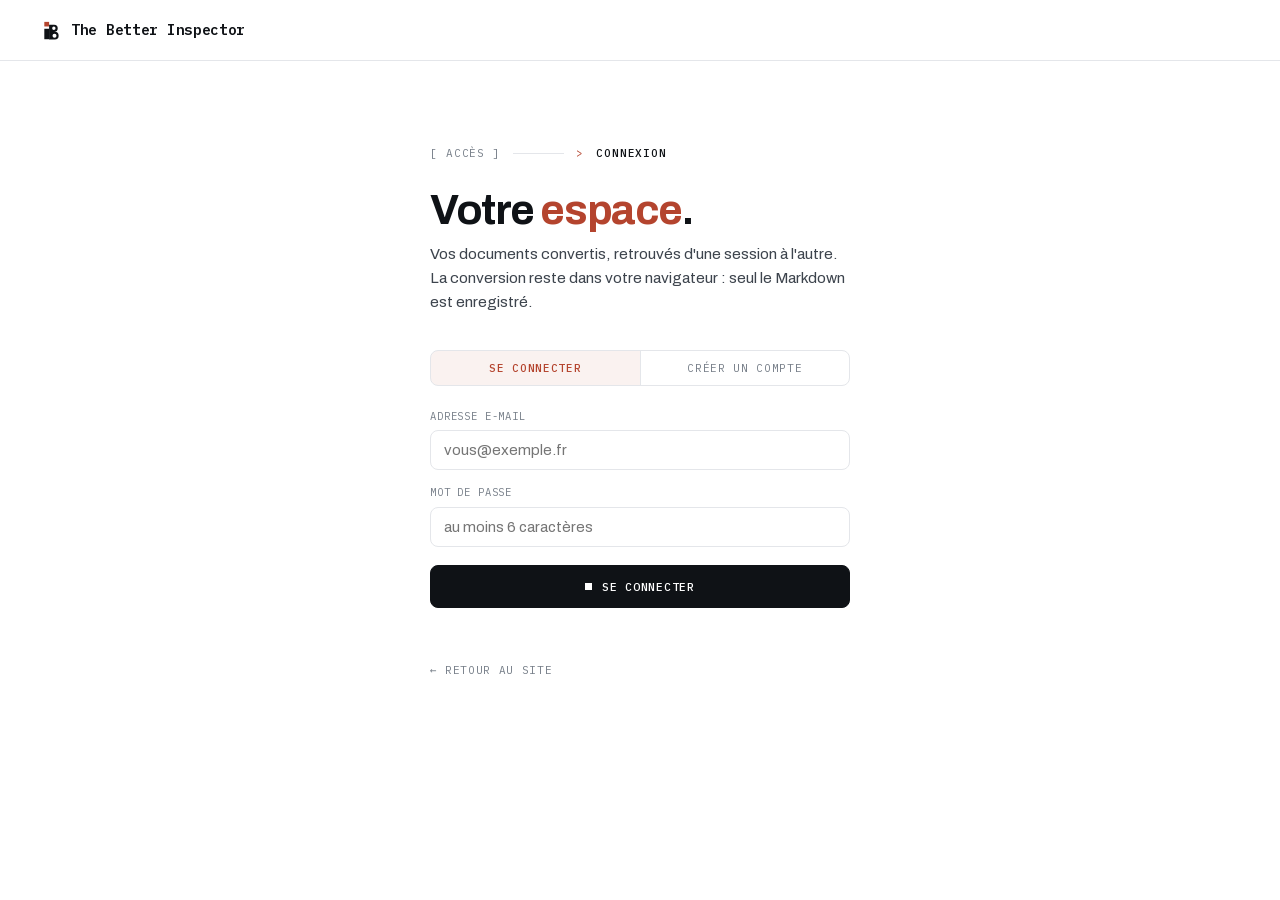
==== app.html @ 014aaa41 "Ajoute les comptes et l'espace personnel La conversion reste entierement dans le navigateur : le PDF" ====
<!doctype html>
<html lang="fr">
<head>
<meta charset="utf-8">
<meta name="viewport" content="width=device-width, initial-scale=1">
<title>Importer — The Better Inspector</title>
<meta name="robots" content="noindex">
<meta name="theme-color" content="#ffffff">
<link rel="icon" href="data:image/svg+xml,%3Csvg%20xmlns%3D%27http%3A%2F%2Fwww.w3.org%2F2000%2Fsvg%27%20viewBox%3D%270%200%2024%2024%27%3E%3Crect%20width%3D%2724%27%20height%3D%2724%27%20rx%3D%275%27%20fill%3D%27%230f1216%27%2F%3E%3Crect%20x%3D%274.5%27%20y%3D%273%27%20width%3D%275%27%20height%3D%274.8%27%20fill%3D%27%23b4442e%27%2F%3E%3Crect%20x%3D%274.5%27%20y%3D%2710.2%27%20width%3D%275.2%27%20height%3D%2710.9%27%20fill%3D%27%23fff%27%2F%3E%3Cpath%20fill%3D%27%23fff%27%20fill-rule%3D%27evenodd%27%20d%3D%27M9.5%206H14.8a3.7%203.7%200%200%201%200%207.4H15.5a3.95%203.95%200%200%201%200%207.9H9.5Z%20M14.45%207.95a1.75%201.75%200%201%200%200%203.5%201.75%201.75%200%200%200%200-3.5Z%20M15.15%2015.35a2.1%202.1%200%201%200%200%204.2%202.1%202.1%200%200%200%200-4.2Z%27%2F%3E%3C%2Fsvg%3E">
<link rel="stylesheet" href="./assets/ui.css">
</head>
<body>

<nav class="nav">
  <div class="shell nav-in">
    <a class="brand" href="index.html" id="brand"><b>The Better Inspector</b></a>
    <div class="navlinks">
      <a class="cur" href="app.html">Importer</a>
      <a href="library.html">Bibliothèque</a>
    </div>
    <span class="who" id="who"></span>
    <button class="btn btn-sm" id="out" type="button">Déconnexion</button>
  </div>
</nav>

<main class="shell band">
  <p class="sec-tag"><span>[ 01 ]</span><i></i><span class="gt">&gt;</span><b>Importer</b></p>
  <h1>Déposez vos PDF.<br>Ils deviennent du <em>Markdown</em>.</h1>
  <p class="sub">
    Vous pouvez en déposer plusieurs d'un coup, ils sont traités l'un après l'autre.
    La conversion se fait dans votre navigateur : le PDF ne part jamais.
    Seul le Markdown produit est enregistré dans votre espace.
  </p>

  <input id="file" type="file" accept=".pdf,application/pdf" multiple hidden>
  <div class="drop" id="drop" role="button" tabindex="0" aria-controls="file"
       aria-label="Choisir ou déposer des fichiers PDF">
    <span class="drop-mark" aria-hidden="true">PDF</span>
    <strong>Déposez vos PDF ici</strong>
    <span>Documents à texte natif · jusqu'à 25 Mo par fichier</span>
    <span class="pick" aria-hidden="true">Choisir des fichiers</span>
  </div>

  <p class="msg" id="msg" role="status" aria-live="polite"></p>

  <div id="results" hidden>
    <div class="stats" id="stats">
      <div class="stat"><b id="s-tokens">—</b><span>Jetons au total</span></div>
      <div class="stat"><b id="s-docs">—</b><span>Documents</span></div>
      <div class="stat"><b id="s-pages">—</b><span>Pages</span></div>
      <div class="stat"><b id="s-time">—</b><span>Temps de conversion</span></div>
    </div>
    <div class="rows" id="rows" style="margin-top:20px"></div>
    <p class="note" id="foot"></p>
  </div>
</main>

<footer><div class="shell"><p>Conversion locale · aucun PDF n'est transmis.</p></div></footer>

<script src="./vendor/supabase/supabase.umd.js"></script>
<script type="module">
import { requireUser, signOut, saveDocument, humanError, nf, humanSize, MARK } from './assets/session.js';
import { loadEngine, convert, MAX_BYTES } from './assets/converter.js';

document.getElementById('brand').insertAdjacentHTML('afterbegin', MARK);

const drop = document.getElementById('drop');
const input = document.getElementById('file');
const msg = document.getElementById('msg');
const results = document.getElementById('results');
const rows = document.getElementById('rows');
const foot = document.getElementById('foot');

const say = (t, tone) => { msg.textContent = t; if (tone) msg.dataset.tone = tone; else delete msg.dataset.tone; };

const user = await requireUser();
if (user) {
  document.getElementById('who').textContent = user.email;
  document.getElementById('out').addEventListener('click', signOut);

  say('Chargement du moteur…');
  try { await loadEngine(); say(''); }
  catch { say('Le moteur d’analyse n’a pas pu être chargé. Rechargez la page.', 'err'); }
}

/* ── Entrée des fichiers ───────────────────────────────────────── */
drop.addEventListener('click', () => input.click());
drop.addEventListener('keydown', (e) => {
  if (e.key === 'Enter' || e.key === ' ') { e.preventDefault(); input.click(); }
});
['dragenter', 'dragover'].forEach((t) =>
  drop.addEventListener(t, (e) => { e.preventDefault(); drop.classList.add('over'); }));
['dragleave', 'drop'].forEach((t) => drop.addEventListener(t, () => drop.classList.remove('over')));
drop.addEventListener('drop', (e) => { e.preventDefault(); run([...e.dataTransfer.files]); });
input.addEventListener('change', () => run([...input.files]));

/* ── Traitement, un fichier après l'autre ──────────────────────────
   Séquentiel et non parallèle : tout décoder en même temps ferait
   tomber l'onglet sur un lot un peu gros. */
let totals = { tokens: 0, docs: 0, pages: 0, ms: 0 };

async function run(files) {
  const pdfs = files.filter((f) => f.type === 'application/pdf' || /\.pdf$/i.test(f.name));
  if (!pdfs.length) { say('Aucun PDF dans la sélection.', 'err'); return; }

  results.hidden = false;
  const skipped = files.length - pdfs.length;

  for (let i = 0; i < pdfs.length; i++) {
    const f = pdfs[i];
    say('Conversion ' + (i + 1) + ' sur ' + pdfs.length + ' · ' + f.name);

    if (f.size > MAX_BYTES) {
      addRow(f.name, { err: 'Trop lourd (' + humanSize(f.size) + '), la limite est 25 Mo.' });
      continue;
    }
    try {
      const r = await convert(f);
      if (!r.markdown) {
        addRow(f.name, { err: 'Aucun texte natif : ce PDF est probablement un scan.' });
        continue;
      }
      await saveDocument(user.id, r);
      totals.tokens += r.tokens; totals.docs += 1;
      totals.pages += r.limit;   totals.ms += r.ms;
      addRow(f.name, { r });
      refresh();
    } catch (err) {
      addRow(f.name, { err: humanError(err) });
    }
  }

  say(totals.docs + (totals.docs > 1 ? ' documents enregistrés.' : ' document enregistré.')
      + (skipped ? ' ' + skipped + ' fichier(s) ignoré(s), format non pris en charge.' : ''), 'ok');
  foot.innerHTML = 'Retrouvez-les dans votre <a href="library.html" style="color:var(--oxide)">bibliothèque</a>.';
  input.value = '';
}

function refresh() {
  document.getElementById('s-tokens').textContent = '≈ ' + nf(totals.tokens);
  document.getElementById('s-docs').textContent = nf(totals.docs);
  document.getElementById('s-pages').textContent = nf(totals.pages);
  document.getElementById('s-time').textContent = (totals.ms / 1000).toFixed(1).replace('.', ',') + ' s';
}

function addRow(name, { r, err }) {
  const el = document.createElement('div');
  el.className = 'row';
  const meta = err
    ? '<span class="hot">' + esc(err) + '</span>'
    : esc(r.type) + ' · ' + r.limit + (r.limit > 1 ? ' pages' : ' page')
      + ' · ≈ ' + nf(r.tokens) + ' jetons · ' + r.ms + ' ms';
  el.innerHTML =
    '<div class="row-main"><div class="row-name">' + esc(name) + '</div>' +
    '<div class="row-meta">' + meta + '</div></div>' +
    '<div class="row-act"><span class="pill ' + (err ? 'pill-warn' : 'pill-ok') + '">' +
    (err ? 'ignoré' : 'enregistré') + '</span></div>';
  rows.appendChild(el);
}

const esc = (s) => String(s).replace(/[&<>"]/g, (c) =>
  ({ '&': '&amp;', '<': '&lt;', '>': '&gt;', '"': '&quot;' }[c]));
</script>
</body>
</html>
---- assets/ui.css ----
/* ═══════════════════════════════════════════════════════════════
   Styles partagés par les pages de l'application.
   Mêmes jetons que la page vitrine : la vitrine les garde en ligne
   pour rester lisible d'un seul fichier, l'application les mutualise.
   ═══════════════════════════════════════════════════════════════ */

:root{
  --bg:#ffffff; --bg-alt:#f7f8f9;
  --ink:#0f1216; --ink-2:#3d444d; --muted:#767e88;
  --line:#e4e6ea; --line-2:#eef0f2;
  --oxide:#b4442e; --oxide-soft:rgba(180,68,46,.07); --oxide-line:rgba(180,68,46,.3);
  --live:#2f9e5f;
  --dark:#111826; --dark-2:#1a2333; --dark-line:rgba(255,255,255,.1);
  --dark-fg:#dfe3ea; --dark-mut:rgba(223,227,234,.45);
  --sans:"Archivo","Helvetica Neue",Arial,sans-serif;
  --mono:"IBM Plex Mono",ui-monospace,"SFMono-Regular",Consolas,monospace;
  --r:8px; --r-lg:12px; --shell:1200px;
}

@font-face{font-family:"Archivo";font-style:normal;font-weight:400;font-display:swap;src:url(./../vendor/fonts/Archivo-400-latin.woff2)format("woff2")}
@font-face{font-family:"Archivo";font-style:normal;font-weight:500;font-display:swap;src:url(./../vendor/fonts/Archivo-500-latin.woff2)format("woff2")}
@font-face{font-family:"Archivo";font-style:normal;font-weight:600;font-display:swap;src:url(./../vendor/fonts/Archivo-600-latin.woff2)format("woff2")}
@font-face{font-family:"Archivo";font-style:normal;font-weight:700;font-display:swap;src:url(./../vendor/fonts/Archivo-700-latin.woff2)format("woff2")}
@font-face{font-family:"IBM Plex Mono";font-style:normal;font-weight:400;font-display:swap;src:url(./../vendor/fonts/IBMPlexMono-400-latin.woff2)format("woff2")}
@font-face{font-family:"IBM Plex Mono";font-style:normal;font-weight:500;font-display:swap;src:url(./../vendor/fonts/IBMPlexMono-500-latin.woff2)format("woff2")}
@font-face{font-family:"IBM Plex Mono";font-style:normal;font-weight:600;font-display:swap;src:url(./../vendor/fonts/IBMPlexMono-600-latin.woff2)format("woff2")}

*,*::before,*::after{box-sizing:border-box}
body{margin:0;background:var(--bg);color:var(--ink);font-family:var(--sans);
  font-size:16px;line-height:1.55;-webkit-font-smoothing:antialiased}
a{color:inherit}
::selection{background:var(--oxide);color:#fff}
:focus-visible{outline:2px solid var(--oxide);outline-offset:3px;border-radius:4px}
.shell{width:min(100% - 2.5rem,var(--shell));margin-inline:auto}

/* ── Barre de navigation ───────────────────────────────────────── */
.nav{position:sticky;top:0;z-index:60;background:rgba(255,255,255,.85);
  backdrop-filter:blur(14px) saturate(1.5);border-bottom:1px solid var(--line)}
.nav-in{display:flex;align-items:center;gap:16px;height:60px}
.brand{display:flex;align-items:center;gap:8px;text-decoration:none;margin-right:auto;min-width:0}
.brand b{font-family:var(--mono);font-size:14.5px;font-weight:600;letter-spacing:-.02em;white-space:nowrap}
.mark{width:23px;height:23px;flex:none;color:var(--ink)}
.navlinks{display:flex;border:1px solid var(--line);border-radius:var(--r);overflow:hidden;background:var(--bg)}
.navlinks a{font-family:var(--mono);font-size:11px;letter-spacing:.06em;text-transform:uppercase;
  color:var(--muted);text-decoration:none;padding:8px 12px;border-right:1px solid var(--line);
  white-space:nowrap;transition:color .16s,background .16s}
.navlinks a:last-child{border-right:0}
.navlinks a:hover{color:var(--ink);background:var(--bg-alt)}
.navlinks a.cur{color:var(--oxide);background:var(--oxide-soft)}
.who{font-family:var(--mono);font-size:11px;color:var(--muted);max-width:20ch;
  overflow:hidden;text-overflow:ellipsis;white-space:nowrap}
@media(max-width:640px){.who{display:none}}

/* ── Boutons ───────────────────────────────────────────────────── */
.btn{display:inline-flex;align-items:center;justify-content:center;gap:10px;
  font-family:var(--mono);font-size:11.5px;font-weight:500;letter-spacing:.06em;
  text-transform:uppercase;text-decoration:none;padding:13px 17px;border-radius:var(--r);
  border:1px solid var(--line);background:var(--bg);color:var(--ink);cursor:pointer;
  transition:border-color .16s,background .16s,transform .16s}
.btn:hover:not(:disabled){border-color:var(--ink);transform:translateY(-1px)}
.btn:disabled{opacity:.45;cursor:not-allowed}
.btn s{width:7px;height:7px;background:currentColor;flex:none;display:block}
.btn-primary{background:var(--ink);border-color:var(--ink);color:#fff}
.btn-primary:hover:not(:disabled){background:var(--oxide);border-color:var(--oxide)}
.btn-sm{padding:8px 12px;font-size:10.5px}
.btn-danger{color:var(--oxide);border-color:var(--oxide-line)}
.btn-danger:hover:not(:disabled){border-color:var(--oxide);background:var(--oxide-soft)}

/* ── Structure de page ─────────────────────────────────────────── */
.band{padding:clamp(34px,4.5vw,64px) 0}
.sec-tag{display:flex;align-items:center;gap:12px;margin:0 0 clamp(16px,2.2vw,26px);
  font-family:var(--mono);font-size:11px;letter-spacing:.08em;text-transform:uppercase;color:var(--muted)}
.sec-tag i{flex:0 0 clamp(24px,4vw,64px);height:1px;background:var(--line);display:block}
.sec-tag .gt{color:var(--oxide)}
.sec-tag b{color:var(--ink);font-weight:500}
h1{margin:0 0 10px;font-size:clamp(27px,3.4vw,42px);font-weight:700;line-height:1.05;letter-spacing:-.034em}
h1 em{font-style:normal;color:var(--oxide)}
.sub{margin:0 0 clamp(24px,3vw,36px);color:var(--ink-2);font-size:15.5px;max-width:62ch}

.card{background:var(--bg);border:1px solid var(--line);border-radius:var(--r-lg)}
.note{margin:14px 0 0;font-size:12px;line-height:1.6;color:var(--muted)}
.msg{margin:12px 0 0;font-size:13px;line-height:1.5;min-height:1.4em;color:var(--ink-2)}
.msg[data-tone=err]{color:var(--oxide)}
.msg[data-tone=ok]{color:var(--live)}

/* ── Formulaire ────────────────────────────────────────────────── */
.field{display:flex;flex-direction:column;gap:6px;margin-bottom:14px}
.field label{font-family:var(--mono);font-size:10.5px;letter-spacing:.08em;
  text-transform:uppercase;color:var(--muted)}
.field input{font-family:var(--sans);font-size:15px;padding:11px 13px;color:var(--ink);
  background:var(--bg);border:1px solid var(--line);border-radius:var(--r);transition:border-color .16s}
.field input:focus{outline:none;border-color:var(--ink)}

/* ── Zone de dépôt ─────────────────────────────────────────────── */
.drop{display:flex;flex-direction:column;align-items:center;gap:8px;text-align:center;
  border:1px dashed var(--line);border-radius:var(--r);background:var(--bg-alt);
  padding:clamp(30px,4vw,46px) 22px;cursor:pointer;transition:border-color .18s,background .18s}
.drop:hover,.drop.over{border-color:var(--oxide);background:var(--oxide-soft)}
.drop-mark{font-family:var(--mono);font-size:10.5px;letter-spacing:.14em;color:var(--oxide);
  border:1px solid var(--oxide-line);border-radius:4px;padding:4px 8px;margin-bottom:4px}
.drop strong{font-size:15px;font-weight:600}
.drop span{font-size:12.5px;color:var(--muted)}
.drop .pick{margin-top:10px;font-family:var(--mono);font-size:11px;letter-spacing:.06em;
  text-transform:uppercase;font-weight:500;border:1px solid var(--ink);border-radius:var(--r);
  background:var(--ink);color:#fff;padding:9px 14px}

/* ── Listes de fichiers et de documents ────────────────────────── */
.rows{display:flex;flex-direction:column;border:1px solid var(--line);border-radius:var(--r-lg);overflow:hidden}
.row{display:grid;grid-template-columns:1fr auto;gap:10px 16px;align-items:center;
  padding:13px 16px;border-bottom:1px solid var(--line-2)}
.row:last-child{border-bottom:0}
.row-main{min-width:0}
.row-name{font-family:var(--mono);font-size:13px;font-weight:500;
  overflow:hidden;text-overflow:ellipsis;white-space:nowrap}
.row-meta{font-family:var(--mono);font-size:11px;color:var(--muted);margin-top:3px}
.row-meta .hot{color:var(--oxide)}
.row-act{display:flex;gap:7px;flex:none}
@media(max-width:560px){.row{grid-template-columns:1fr}.row-act{justify-content:flex-start}}

.pill{display:inline-flex;align-items:center;gap:6px;font-family:var(--mono);font-size:10.5px;
  letter-spacing:.05em;text-transform:uppercase;padding:3px 8px;border-radius:4px;
  border:1px solid var(--line);color:var(--muted)}
.pill-ok{color:var(--live);border-color:rgba(47,158,95,.3);background:rgba(47,158,95,.06)}
.pill-warn{color:var(--oxide);border-color:var(--oxide-line);background:var(--oxide-soft)}

/* ── Sortie Markdown ───────────────────────────────────────────── */
.md-out{margin:0;padding:16px;overflow:auto;max-height:clamp(240px,40vh,460px);
  font-family:var(--mono);font-size:12px;line-height:1.7;color:var(--ink-2);
  white-space:pre-wrap;word-break:break-word;background:var(--bg-alt);
  border:1px solid var(--line);border-radius:var(--r)}

/* ── Chiffres ──────────────────────────────────────────────────── */
.stats{display:flex;flex-wrap:wrap;gap:clamp(20px,3vw,44px);padding:18px 0 0;
  margin-top:18px;border-top:1px solid var(--line)}
.stat b{display:block;font-family:var(--mono);font-size:clamp(20px,2.2vw,27px);
  font-weight:600;letter-spacing:-.03em;line-height:1;font-variant-numeric:tabular-nums}
.stat:first-child b{color:var(--oxide)}
.stat span{display:block;font-family:var(--mono);font-size:10.5px;letter-spacing:.07em;
  text-transform:uppercase;color:var(--muted);margin-top:7px}

.empty{padding:clamp(34px,5vw,58px) 22px;text-align:center;color:var(--muted)}
.empty strong{display:block;color:var(--ink);font-size:16px;font-weight:600;margin-bottom:6px}

footer{border-top:1px solid var(--line);padding:28px 0 40px;margin-top:36px}
footer p{margin:0;font-size:13px;color:var(--ink-2)}

@media(prefers-reduced-motion:reduce){
  *{transition-duration:.01ms!important}
  .btn:hover{transform:none}
}
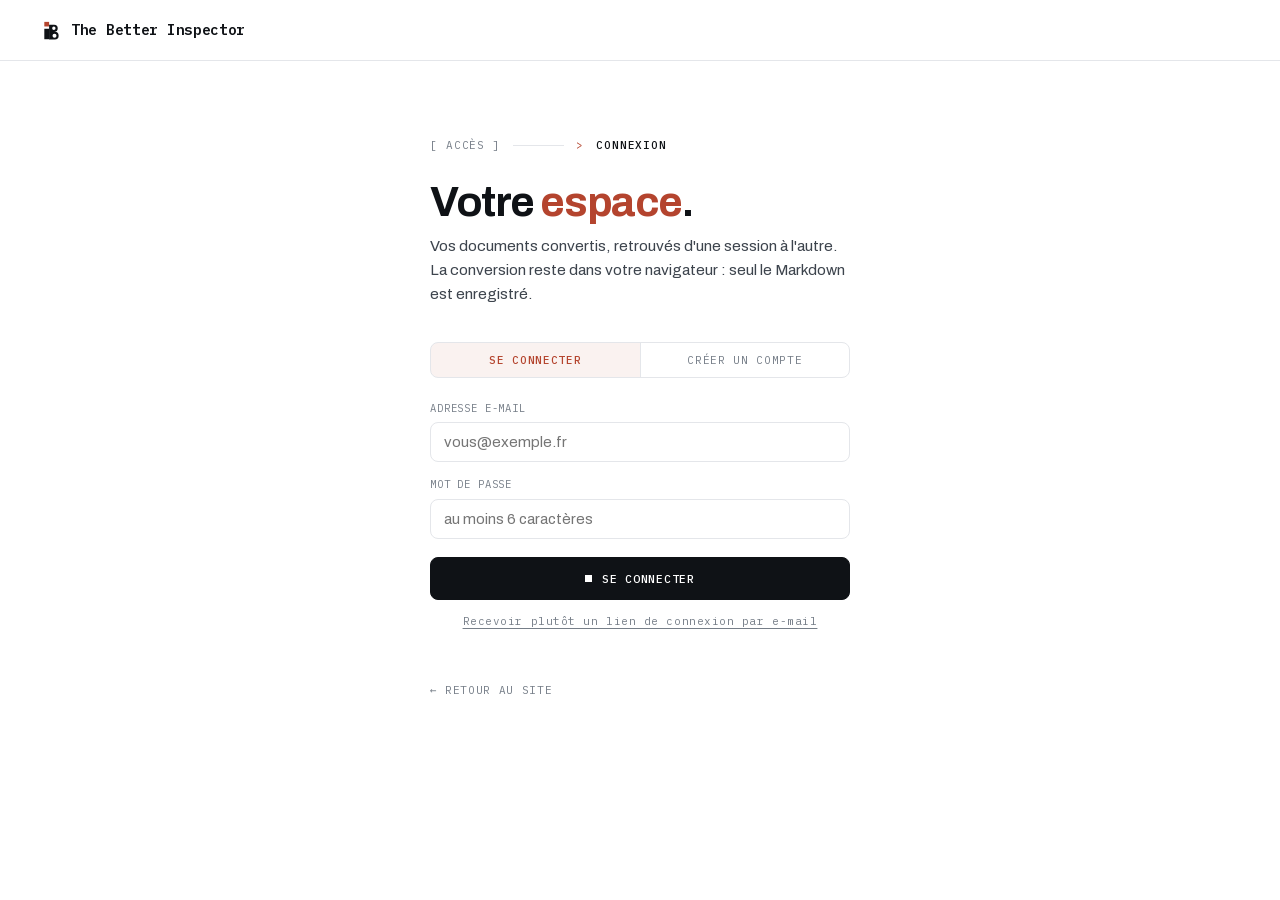
==== commit d66a283a: "Centre le menu et place Connexion en fin de barre La barre passe en grille de trois colonnes : marqu" ====
--- a/app.html
+++ b/app.html
@@ -18,8 +18,10 @@
       <a class="cur" href="app.html">Importer</a>
       <a href="library.html">Bibliothèque</a>
     </div>
-    <span class="who" id="who"></span>
-    <button class="btn btn-sm" id="out" type="button">Déconnexion</button>
+    <div class="nav-right">
+      <span class="who" id="who"></span>
+      <button class="btn btn-sm" id="out" type="button">Déconnexion</button>
+    </div>
   </div>
 </nav>
 
--- a/assets/ui.css
+++ b/assets/ui.css
@@ -26,6 +26,10 @@
 @font-face{font-family:"IBM Plex Mono";font-style:normal;font-weight:600;font-display:swap;src:url(./../vendor/fonts/IBMPlexMono-600-latin.woff2)format("woff2")}
 
 *,*::before,*::after{box-sizing:border-box}
+/* une regle d'auteur avec display: bat le display:none de [hidden]
+   fourni par le navigateur ; sans ceci, masquer un .field ou un
+   .stats ne masque rien du tout */
+[hidden]{display:none!important}
 body{margin:0;background:var(--bg);color:var(--ink);font-family:var(--sans);
   font-size:16px;line-height:1.55;-webkit-font-smoothing:antialiased}
 a{color:inherit}
@@ -36,8 +40,13 @@
 /* ── Barre de navigation ───────────────────────────────────────── */
 .nav{position:sticky;top:0;z-index:60;background:rgba(255,255,255,.85);
   backdrop-filter:blur(14px) saturate(1.5);border-bottom:1px solid var(--line)}
-.nav-in{display:flex;align-items:center;gap:16px;height:60px}
-.brand{display:flex;align-items:center;gap:8px;text-decoration:none;margin-right:auto;min-width:0}
+.nav-in{display:grid;grid-template-columns:minmax(0,1fr) auto minmax(0,1fr);align-items:center;gap:16px;height:60px}
+/* colonnes fixees : un element en display:none quitte la grille, et
+   sans cet ancrage le bloc de droite glisserait au centre */
+.brand{grid-column:1}
+.navlinks{grid-column:2;justify-self:center}
+.nav-right{grid-column:3;justify-self:end;display:flex;align-items:center;gap:12px;min-width:0}
+.brand{display:flex;align-items:center;gap:8px;text-decoration:none;min-width:0}
 .brand b{font-family:var(--mono);font-size:14.5px;font-weight:600;letter-spacing:-.02em;white-space:nowrap}
 .mark{width:23px;height:23px;flex:none;color:var(--ink)}
 .navlinks{display:flex;border:1px solid var(--line);border-radius:var(--r);overflow:hidden;background:var(--bg)}
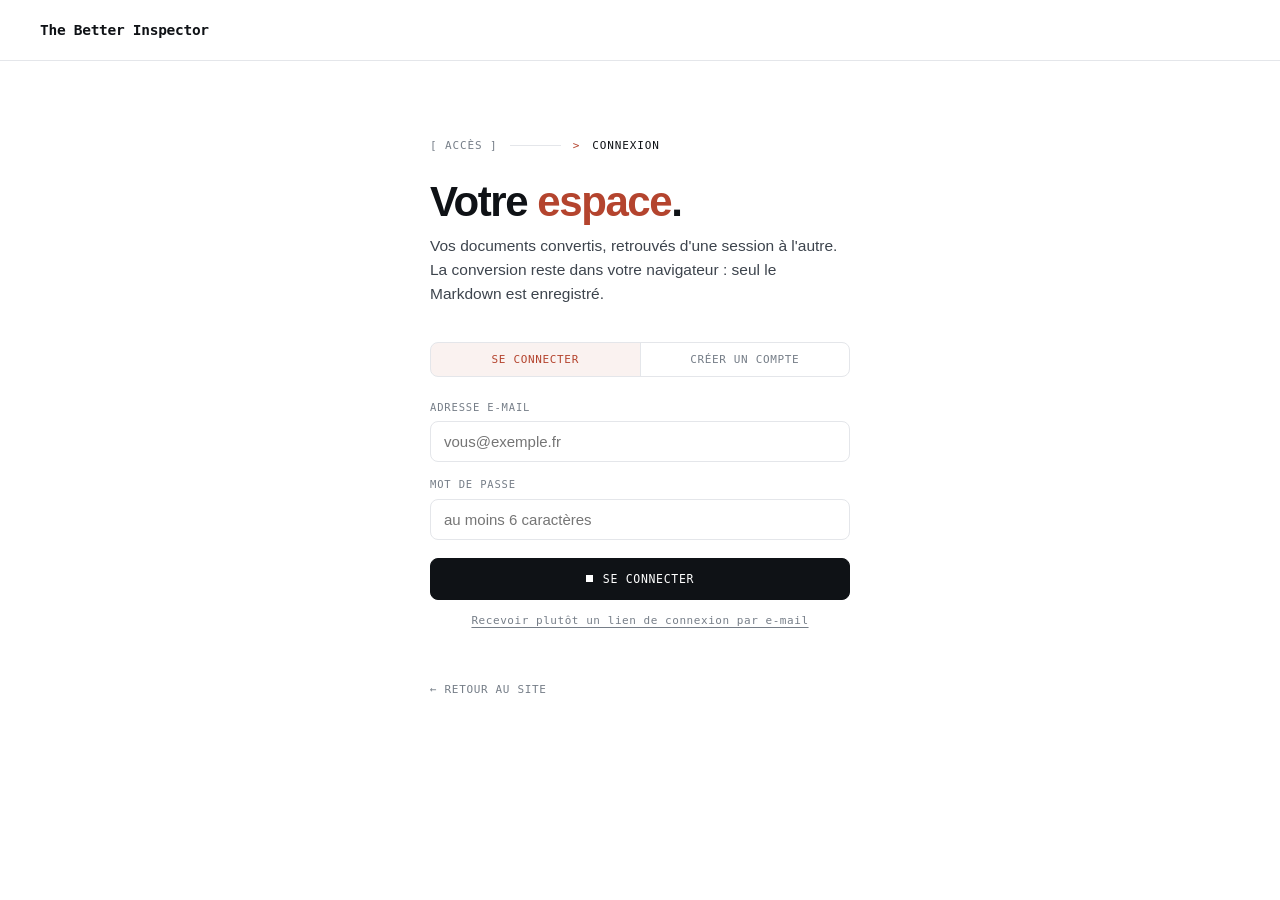
==== commit 2734eabc: "Repere les figures et les signatures, purge apres 24 h Les tableaux sortaient deja en Markdown ; man" ====
--- a/app.html
+++ b/app.html
@@ -8,6 +8,10 @@
 <meta name="theme-color" content="#ffffff">
 <link rel="icon" href="data:image/svg+xml,%3Csvg%20xmlns%3D%27http%3A%2F%2Fwww.w3.org%2F2000%2Fsvg%27%20viewBox%3D%270%200%2024%2024%27%3E%3Crect%20width%3D%2724%27%20height%3D%2724%27%20rx%3D%275%27%20fill%3D%27%230f1216%27%2F%3E%3Crect%20x%3D%274.5%27%20y%3D%273%27%20width%3D%275%27%20height%3D%274.8%27%20fill%3D%27%23b4442e%27%2F%3E%3Crect%20x%3D%274.5%27%20y%3D%2710.2%27%20width%3D%275.2%27%20height%3D%2710.9%27%20fill%3D%27%23fff%27%2F%3E%3Cpath%20fill%3D%27%23fff%27%20fill-rule%3D%27evenodd%27%20d%3D%27M9.5%206H14.8a3.7%203.7%200%200%201%200%207.4H15.5a3.95%203.95%200%200%201%200%207.9H9.5Z%20M14.45%207.95a1.75%201.75%200%201%200%200%203.5%201.75%201.75%200%200%200%200-3.5Z%20M15.15%2015.35a2.1%202.1%200%201%200%200%204.2%202.1%202.1%200%200%200%200-4.2Z%27%2F%3E%3C%2Fsvg%3E">
 <link rel="stylesheet" href="./assets/ui.css">
+<style>
+  #recent{margin-top:clamp(30px,4vw,52px)}
+  #recent .more{display:flex;justify-content:center;margin-top:14px}
+</style>
 </head>
 <body>
 
@@ -31,7 +35,8 @@
   <p class="sub">
     Vous pouvez en déposer plusieurs d'un coup, ils sont traités l'un après l'autre.
     La conversion se fait dans votre navigateur : le PDF ne part jamais.
-    Seul le Markdown produit est enregistré dans votre espace.
+    Seul le Markdown produit est enregistré dans votre espace, où il est
+    conservé <strong>24 heures</strong> avant d'être supprimé.
   </p>
 
   <input id="file" type="file" accept=".pdf,application/pdf" multiple hidden>
@@ -55,13 +60,20 @@
     <div class="rows" id="rows" style="margin-top:20px"></div>
     <p class="note" id="foot"></p>
   </div>
+
+  <section id="recent" hidden>
+    <p class="sec-tag"><span>[ récents ]</span><i></i><span class="gt">&gt;</span><b>Derniers documents</b></p>
+    <div class="rows" id="recent-rows"></div>
+    <div class="more"><a class="btn btn-sm" id="recent-more" href="library.html"></a></div>
+  </section>
 </main>
 
 <footer><div class="shell"><p>Conversion locale · aucun PDF n'est transmis.</p></div></footer>
 
 <script src="./vendor/supabase/supabase.umd.js"></script>
 <script type="module">
-import { requireUser, signOut, saveDocument, humanError, nf, humanSize, MARK } from './assets/session.js';
+import { requireUser, signOut, saveDocument, listDocuments,
+         humanError, humanDate, nf, humanSize, MARK } from './assets/session.js';
 import { loadEngine, convert, MAX_BYTES } from './assets/converter.js';
 
 document.getElementById('brand').insertAdjacentHTML('afterbegin', MARK);
@@ -72,6 +84,9 @@
 const results = document.getElementById('results');
 const rows = document.getElementById('rows');
 const foot = document.getElementById('foot');
+const recent = document.getElementById('recent');
+const recentRows = document.getElementById('recent-rows');
+const recentMore = document.getElementById('recent-more');
 
 const say = (t, tone) => { msg.textContent = t; if (tone) msg.dataset.tone = tone; else delete msg.dataset.tone; };
 
@@ -136,6 +151,7 @@
       + (skipped ? ' ' + skipped + ' fichier(s) ignoré(s), format non pris en charge.' : ''), 'ok');
   foot.innerHTML = 'Retrouvez-les dans votre <a href="library.html" style="color:var(--oxide)">bibliothèque</a>.';
   input.value = '';
+  showRecent();
 }
 
 function refresh() {
@@ -151,6 +167,8 @@
   const meta = err
     ? '<span class="hot">' + esc(err) + '</span>'
     : esc(r.type) + ' · ' + r.limit + (r.limit > 1 ? ' pages' : ' page')
+      + (r.figures ? ' · ' + nf(r.figures) + (r.figures > 1 ? ' images' : ' image') : '')
+      + (r.signatures ? ' · ' + nf(r.signatures) + ' signature' + (r.signatures > 1 ? 's' : '') : '')
       + ' · ≈ ' + nf(r.tokens) + ' jetons · ' + r.ms + ' ms';
   el.innerHTML =
     '<div class="row-main"><div class="row-name">' + esc(name) + '</div>' +
@@ -162,6 +180,38 @@
 
 const esc = (s) => String(s).replace(/[&<>"]/g, (c) =>
   ({ '&': '&amp;', '<': '&lt;', '>': '&gt;', '"': '&quot;' }[c]));
+
+/* ── Derniers documents ────────────────────────────────────────────
+   Un aperçu de la bibliothèque, pour ne pas repartir d'une page vide
+   à chaque visite. Muet en cas d'échec : la section disparaît plutôt
+   que d'écrire dans msg, que le convertisseur utilise déjà. */
+const APERCU = 4;
+
+async function showRecent() {
+  let docs;
+  try { docs = await listDocuments(); }
+  catch { recent.hidden = true; return; }
+  if (!docs.length) { recent.hidden = true; return; }
+
+  recentRows.innerHTML = docs.slice(0, APERCU).map((d) =>
+    '<div class="row"><div class="row-main">' +
+      '<div class="row-name">' + esc(d.name) + '</div>' +
+      '<div class="row-meta">' + esc(d.doc_type || '—') + ' · ' +
+        (d.pages || '?') + (d.pages > 1 ? ' pages' : ' page') +
+        ' · ≈ ' + nf(d.tokens) + ' jetons · ' + humanDate(d.created_at) +
+      '</div></div></div>').join('');
+
+  // ne promettre « voir plus » que s'il y a effectivement plus à voir
+  const reste = docs.length - APERCU;
+  recentMore.textContent = reste > 0
+    ? 'Voir les ' + nf(reste) + ' autres'
+    : 'Ouvrir la bibliothèque';
+  recent.hidden = false;
+}
+
+// en fin de module : showRecent lit esc, défini plus haut seulement
+// une fois le corps du module déroulé jusqu'ici
+if (user) showRecent();
 </script>
 </body>
 </html>
